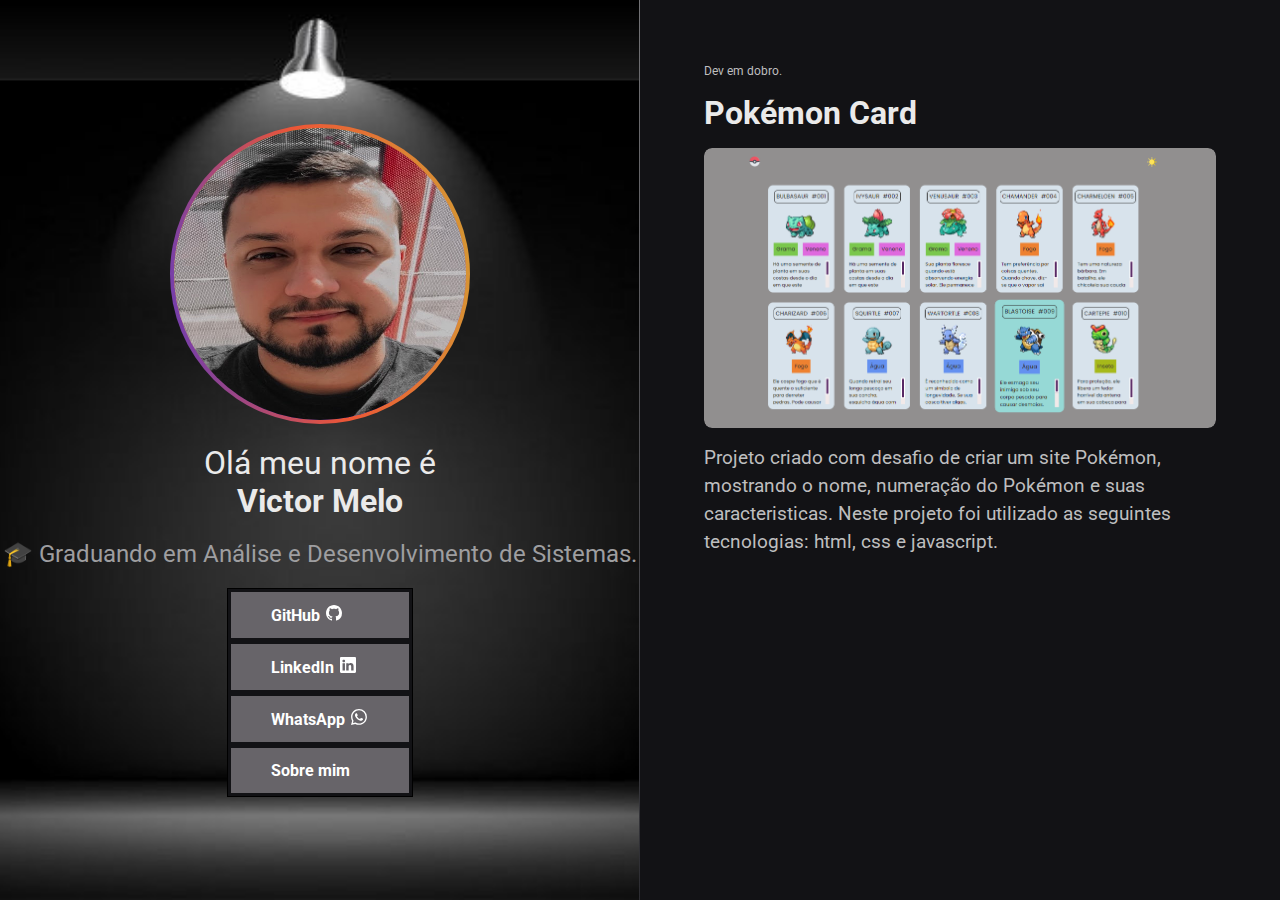
==== index.html @ b45c57fa "update" ====
<!DOCTYPE html>
<html lang="pt-br">
  <head>
    <meta charset="UTF-8" />
    <meta http-equiv="X-UA-Compatible" content="IE=edge" />
    <meta name="viewport" content="width=device-width, initial-scale=1.0" />

    <link rel="preconnect" href="https://fonts.googleapis.com" />
    <link rel="preconnect" href="https://fonts.gstatic.com" crossorigin />
    <link
      href="https://fonts.googleapis.com/css2?family=Roboto:wght@400;700&display=swap"
      rel="stylesheet"
    />

    <link
      rel="icon"
      type="image/png"
      href="./assets/favicon2/favicon-32x32.png"
    />
    <link rel="stylesheet" href="./styles.css" />

    <title>Portfólio de Victor Melo</title>
  </head>
  <body>
    <aside>
      <img src="" />
      <img src="./sobre/assets/perfil-sobre-mim.jpg" alt="foto do Victor" />

      <p>
        Olá meu nome é <br />
        <strong>Victor Melo</strong>
      </p>
      <span>🎓 Graduando em Análise e Desenvolvimento de Sistemas.</span>

      <div id="menu">
        <ul>
          <li>
            <a href="https://github.com/VetorMelo" target="_blank" rel="noopener"><strong>GitHub
              <i class="bi bi-github"></i>
              <svg xmlns="http://www.w3.org/2000/svg" width="20" height="16" fill="currentColor" class="bi bi-github" viewBox="0 0 16 16">
              <path d="M8 0C3.58 0 0 3.58 0 8c0 3.54 2.29 6.53 5.47 7.59.4.07.55-.17.55-.38 0-.19-.01-.82-.01-1.49-2.01.37-2.53-.49-2.69-.94-.09-.23-.48-.94-.82-1.13-.28-.15-.68-.52-.01-.53.63-.01 1.08.58 1.23.82.72 1.21 1.87.87 2.33.66.07-.52.28-.87.51-1.07-1.78-.2-3.64-.89-3.64-3.95 0-.87.31-1.59.82-2.15-.08-.2-.36-1.02.08-2.12 0 0 .67-.21 2.2.82.64-.18 1.32-.27 2-.27.68 0 1.36.09 2 .27 1.53-1.04 2.2-.82 2.2-.82.44 1.1.16 1.92.08 2.12.51.56.82 1.27.82 2.15 0 3.07-1.87 3.75-3.65 3.95.29.25.54.73.54 1.48 0 1.07-.01 1.93-.01 2.2 0 .21.15.46.55.38A8.012 8.012 0 0 0 16 8c0-4.42-3.58-8-8-8z"/>
              </svg>
            </strong></a>
          </li>
          <li>
            <a href="https://www.linkedin.com/in/victormelodesenvolvedor/"target="_blank" rel="noopener"><strong>LinkedIn
              <i class="bi bi-linkedin"></i>
              <svg xmlns="http://www.w3.org/2000/svg" width="20" height="16" fill="currentColor" class="bi bi-linkedin" viewBox="0 0 16 16">
              <path d="M0 1.146C0 .513.526 0 1.175 0h13.65C15.474 0 16 .513 16 1.146v13.708c0 .633-.526 1.146-1.175 1.146H1.175C.526 16 0 15.487 0 14.854V1.146zm4.943 12.248V6.169H2.542v7.225h2.401zm-1.2-8.212c.837 0 1.358-.554 1.358-1.248-.015-.709-.52-1.248-1.342-1.248-.822 0-1.359.54-1.359 1.248 0 .694.521 1.248 1.327 1.248h.016zm4.908 8.212V9.359c0-.216.016-.432.08-.586.173-.431.568-.878 1.232-.878.869 0 1.216.662 1.216 1.634v3.865h2.401V9.25c0-2.22-1.184-3.252-2.764-3.252-1.274 0-1.845.7-2.165 1.193v.025h-.016a5.54 5.54 0 0 1 .016-.025V6.169h-2.4c.03.678 0 7.225 0 7.225h2.4z"/>
              </svg>
            </strong></a>
          </li>
          <li>
            <a href="https://wa.me/5511955984209"target="_blank" rel="noopener"><strong>WhatsApp
              <i class="bi bi-whatsapp"></i>
              <svg xmlns="http://www.w3.org/2000/svg" width="20" height="16" fill="currentColor" class="bi bi-whatsapp" viewBox="0 0 16 16">
              <path d="M13.601 2.326A7.854 7.854 0 0 0 7.994 0C3.627 0 .068 3.558.064 7.926c0 1.399.366 2.76 1.057 3.965L0 16l4.204-1.102a7.933 7.933 0 0 0 3.79.965h.004c4.368 0 7.926-3.558 7.93-7.93A7.898 7.898 0 0 0 13.6 2.326zM7.994 14.521a6.573 6.573 0 0 1-3.356-.92l-.24-.144-2.494.654.666-2.433-.156-.251a6.56 6.56 0 0 1-1.007-3.505c0-3.626 2.957-6.584 6.591-6.584a6.56 6.56 0 0 1 4.66 1.931 6.557 6.557 0 0 1 1.928 4.66c-.004 3.639-2.961 6.592-6.592 6.592zm3.615-4.934c-.197-.099-1.17-.578-1.353-.646-.182-.065-.315-.099-.445.099-.133.197-.513.646-.627.775-.114.133-.232.148-.43.05-.197-.1-.836-.308-1.592-.985-.59-.525-.985-1.175-1.103-1.372-.114-.198-.011-.304.088-.403.087-.088.197-.232.296-.346.1-.114.133-.198.198-.33.065-.134.034-.248-.015-.347-.05-.099-.445-1.076-.612-1.47-.16-.389-.323-.335-.445-.34-.114-.007-.247-.007-.38-.007a.729.729 0 0 0-.529.247c-.182.198-.691.677-.691 1.654 0 .977.71 1.916.81 2.049.098.133 1.394 2.132 3.383 2.992.47.205.84.326 1.129.418.475.152.904.129 1.246.08.38-.058 1.171-.48 1.338-.943.164-.464.164-.86.114-.943-.049-.084-.182-.133-.38-.232z"/>
              </svg>
            </strong></a>
          </li>
          <li>
            <a href="./sobre_mim.html" rel="noopener"><strong>Sobre mim

            </strong></a>
          </li>
        </ul>
      </div>
    </aside>

    <nav>
      <a
        href="https://vetormelo.github.io/Pokemon_project/"
        target="_blank"
        rel="noopener noreferrer"
        class="memory"
      >
        <small>Dev em dobro.</small>
        <h1>Pokémon Card</h1>
        <div>
          <img src="./assets/projetopokemon.png" alt="Projeto Pokémon" />
        </div>
        <p>
          Projeto criado com desafio de criar um site Pokémon, mostrando o nome,
          numeração do Pokémon e suas caracteristicas. Neste projeto foi
          utilizado as seguintes tecnologias: html, css e javascript.
        </p>
      </a>
    </nav>
  </body>
  </html>
---- styles.css ----
* {
  margin: 0;
  padding: 0;
  box-sizing: border-box;
}

:root {
  font-size: 16px;
}

::-webkit-scrollbar {
  width: 8px;
}

::-webkit-scrollbar-track {
  background-color: #2c2c31;
}

::-webkit-scrollbar-thumb {
  background-color: #9e9ea0;
}

@keyframes entering {
  from {
    opacity: 0;
    transform: translateY(-200px);
  }
  to {
    opacity: 1;
    transform: translateY(0);
  }
}

body {
  background-color: #121215;
  color: #eaeaea;
  font-family: "Roboto", sans-serif;
  display: grid;
  grid-template-areas: "profile timeline";
  grid-template-columns: 1fr 1fr;
  grid-template-rows: 100vh;
}

#menu ul {
    list-style: none;
    border: 1px solid black;
}

#menu li {
    position: relative;
    border-right: 1px solid black;
    border: #121215 solid;
}

#menu li a {color: rgb(255, 255, 255); background-color: #676469; text-decoration: none; padding: 13px 40px; display: flex;}


#menu li a:hover{
    background:#5b2e8f; 
    color:#fff; 
    -moz-box-shadow:0 3px 10px 0 #CCC; 
    -webkit-box-shadow:0 3px 10px 0 #ccc; 
    text-shadow:0px 0px 5px #fff; 
}

nav {
  padding: 64px;
  grid-area: timeline;

  overflow-y: scroll;
  animation: entering 0.7s ease-in-out;
}

.memory {
  display: flex;
  flex-direction: column;
  gap: 16px;

  text-decoration: none;
  margin-bottom: 64px;
}

.memory small {
  color: #bebebf;
  font-size: 0.75rem;
}

.memory h1 {
  font-size: 2rem;
  color: #eaeaea;
}

.memory img {
  width: 100%;
  height: 280px;
  object-fit: cover;
  border-radius: 8px;

  transition: transform 0.3s ease-in-out;
}

.memory div {
  width: 100%;
  height: 280px;
  overflow: hidden;
  border-radius: 8px;
}

.memory:hover img {
  transform: scale(1.1);
}

.memory p {
  font-size: 1.2rem;
  color: #bebebf;
  line-height: 28px;
}

aside {
  grid-area: profile;

  display: flex;
  flex-direction: column;
  align-items: center;
  justify-content: center;
  gap: 20px;

  border-right: 1px solid;
  border-image: linear-gradient(#727275, #2c2c31) 1;

  background-image: url("./assets/background7.png");
  background-position: center;
  background-repeat: no-repeat;
  background-size: auto 100%;
}

aside * {
  animation: entering 0.7s ease-in-out;
}

aside img:nth-child(2) {
  width: 300px;
  height: 300px;
  border-radius: 50%;

  border: 4px solid transparent;
  background: linear-gradient(#d39e33, #ed5636, #633bbc) padding-box,
    linear-gradient(260deg, #d39e33, #ed5636, #633bbc) border-box;
}

aside p {
  font-size: 2rem;
  text-align: center;
}

aside span {
  font-size: 1.5rem;
  color: #9e9ea0;
}

@media (max-width: 768px) {
  :root {
    font-size: 14px;
  }

  body {
    grid-template-columns: 1fr;
    grid-template-rows: 0.2fr 0.8fr;
    grid-template-areas: 
    "profile"
    "timeline";
  }

  aside{
    border-right: none;
    padding: 32px 12px;
  }

  nav {
    overflow-y: visible;
    padding: 22px;
  }
}
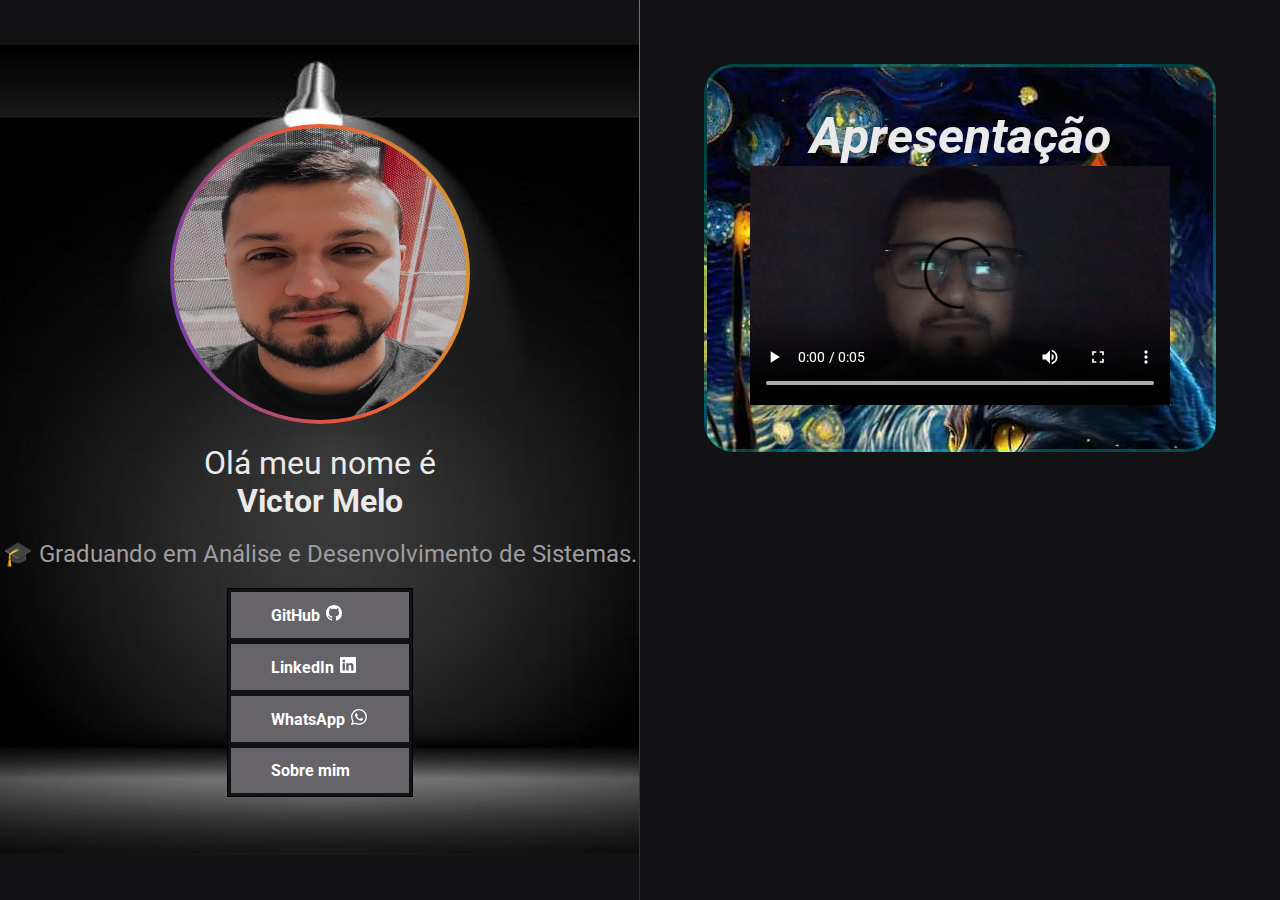
==== commit b1d6d6c7: "update" ====
--- a/index.html
+++ b/index.html
@@ -35,56 +35,86 @@
       <div id="menu">
         <ul>
           <li>
-            <a href="https://github.com/VetorMelo" target="_blank" rel="noopener"><strong>GitHub
-              <i class="bi bi-github"></i>
-              <svg xmlns="http://www.w3.org/2000/svg" width="20" height="16" fill="currentColor" class="bi bi-github" viewBox="0 0 16 16">
-              <path d="M8 0C3.58 0 0 3.58 0 8c0 3.54 2.29 6.53 5.47 7.59.4.07.55-.17.55-.38 0-.19-.01-.82-.01-1.49-2.01.37-2.53-.49-2.69-.94-.09-.23-.48-.94-.82-1.13-.28-.15-.68-.52-.01-.53.63-.01 1.08.58 1.23.82.72 1.21 1.87.87 2.33.66.07-.52.28-.87.51-1.07-1.78-.2-3.64-.89-3.64-3.95 0-.87.31-1.59.82-2.15-.08-.2-.36-1.02.08-2.12 0 0 .67-.21 2.2.82.64-.18 1.32-.27 2-.27.68 0 1.36.09 2 .27 1.53-1.04 2.2-.82 2.2-.82.44 1.1.16 1.92.08 2.12.51.56.82 1.27.82 2.15 0 3.07-1.87 3.75-3.65 3.95.29.25.54.73.54 1.48 0 1.07-.01 1.93-.01 2.2 0 .21.15.46.55.38A8.012 8.012 0 0 0 16 8c0-4.42-3.58-8-8-8z"/>
-              </svg>
-            </strong></a>
+            <a
+              href="https://github.com/VetorMelo"
+              target="_blank"
+              rel="noopener"
+              ><strong
+                >GitHub
+                <i class="bi bi-github"></i>
+                <svg
+                  xmlns="http://www.w3.org/2000/svg"
+                  width="20"
+                  height="16"
+                  fill="currentColor"
+                  class="bi bi-github"
+                  viewBox="0 0 16 16"
+                >
+                  <path
+                    d="M8 0C3.58 0 0 3.58 0 8c0 3.54 2.29 6.53 5.47 7.59.4.07.55-.17.55-.38 0-.19-.01-.82-.01-1.49-2.01.37-2.53-.49-2.69-.94-.09-.23-.48-.94-.82-1.13-.28-.15-.68-.52-.01-.53.63-.01 1.08.58 1.23.82.72 1.21 1.87.87 2.33.66.07-.52.28-.87.51-1.07-1.78-.2-3.64-.89-3.64-3.95 0-.87.31-1.59.82-2.15-.08-.2-.36-1.02.08-2.12 0 0 .67-.21 2.2.82.64-.18 1.32-.27 2-.27.68 0 1.36.09 2 .27 1.53-1.04 2.2-.82 2.2-.82.44 1.1.16 1.92.08 2.12.51.56.82 1.27.82 2.15 0 3.07-1.87 3.75-3.65 3.95.29.25.54.73.54 1.48 0 1.07-.01 1.93-.01 2.2 0 .21.15.46.55.38A8.012 8.012 0 0 0 16 8c0-4.42-3.58-8-8-8z"
+                  />
+                </svg> </strong
+            ></a>
           </li>
           <li>
-            <a href="https://www.linkedin.com/in/victormelodesenvolvedor/"target="_blank" rel="noopener"><strong>LinkedIn
-              <i class="bi bi-linkedin"></i>
-              <svg xmlns="http://www.w3.org/2000/svg" width="20" height="16" fill="currentColor" class="bi bi-linkedin" viewBox="0 0 16 16">
-              <path d="M0 1.146C0 .513.526 0 1.175 0h13.65C15.474 0 16 .513 16 1.146v13.708c0 .633-.526 1.146-1.175 1.146H1.175C.526 16 0 15.487 0 14.854V1.146zm4.943 12.248V6.169H2.542v7.225h2.401zm-1.2-8.212c.837 0 1.358-.554 1.358-1.248-.015-.709-.52-1.248-1.342-1.248-.822 0-1.359.54-1.359 1.248 0 .694.521 1.248 1.327 1.248h.016zm4.908 8.212V9.359c0-.216.016-.432.08-.586.173-.431.568-.878 1.232-.878.869 0 1.216.662 1.216 1.634v3.865h2.401V9.25c0-2.22-1.184-3.252-2.764-3.252-1.274 0-1.845.7-2.165 1.193v.025h-.016a5.54 5.54 0 0 1 .016-.025V6.169h-2.4c.03.678 0 7.225 0 7.225h2.4z"/>
-              </svg>
-            </strong></a>
+            <a
+              href="https://www.linkedin.com/in/victormelodesenvolvedor/"
+              target="_blank"
+              rel="noopener"
+              ><strong
+                >LinkedIn
+                <i class="bi bi-linkedin"></i>
+                <svg
+                  xmlns="http://www.w3.org/2000/svg"
+                  width="20"
+                  height="16"
+                  fill="currentColor"
+                  class="bi bi-linkedin"
+                  viewBox="0 0 16 16"
+                >
+                  <path
+                    d="M0 1.146C0 .513.526 0 1.175 0h13.65C15.474 0 16 .513 16 1.146v13.708c0 .633-.526 1.146-1.175 1.146H1.175C.526 16 0 15.487 0 14.854V1.146zm4.943 12.248V6.169H2.542v7.225h2.401zm-1.2-8.212c.837 0 1.358-.554 1.358-1.248-.015-.709-.52-1.248-1.342-1.248-.822 0-1.359.54-1.359 1.248 0 .694.521 1.248 1.327 1.248h.016zm4.908 8.212V9.359c0-.216.016-.432.08-.586.173-.431.568-.878 1.232-.878.869 0 1.216.662 1.216 1.634v3.865h2.401V9.25c0-2.22-1.184-3.252-2.764-3.252-1.274 0-1.845.7-2.165 1.193v.025h-.016a5.54 5.54 0 0 1 .016-.025V6.169h-2.4c.03.678 0 7.225 0 7.225h2.4z"
+                  />
+                </svg> </strong
+            ></a>
           </li>
           <li>
-            <a href="https://wa.me/5511955984209"target="_blank" rel="noopener"><strong>WhatsApp
-              <i class="bi bi-whatsapp"></i>
-              <svg xmlns="http://www.w3.org/2000/svg" width="20" height="16" fill="currentColor" class="bi bi-whatsapp" viewBox="0 0 16 16">
-              <path d="M13.601 2.326A7.854 7.854 0 0 0 7.994 0C3.627 0 .068 3.558.064 7.926c0 1.399.366 2.76 1.057 3.965L0 16l4.204-1.102a7.933 7.933 0 0 0 3.79.965h.004c4.368 0 7.926-3.558 7.93-7.93A7.898 7.898 0 0 0 13.6 2.326zM7.994 14.521a6.573 6.573 0 0 1-3.356-.92l-.24-.144-2.494.654.666-2.433-.156-.251a6.56 6.56 0 0 1-1.007-3.505c0-3.626 2.957-6.584 6.591-6.584a6.56 6.56 0 0 1 4.66 1.931 6.557 6.557 0 0 1 1.928 4.66c-.004 3.639-2.961 6.592-6.592 6.592zm3.615-4.934c-.197-.099-1.17-.578-1.353-.646-.182-.065-.315-.099-.445.099-.133.197-.513.646-.627.775-.114.133-.232.148-.43.05-.197-.1-.836-.308-1.592-.985-.59-.525-.985-1.175-1.103-1.372-.114-.198-.011-.304.088-.403.087-.088.197-.232.296-.346.1-.114.133-.198.198-.33.065-.134.034-.248-.015-.347-.05-.099-.445-1.076-.612-1.47-.16-.389-.323-.335-.445-.34-.114-.007-.247-.007-.38-.007a.729.729 0 0 0-.529.247c-.182.198-.691.677-.691 1.654 0 .977.71 1.916.81 2.049.098.133 1.394 2.132 3.383 2.992.47.205.84.326 1.129.418.475.152.904.129 1.246.08.38-.058 1.171-.48 1.338-.943.164-.464.164-.86.114-.943-.049-.084-.182-.133-.38-.232z"/>
-              </svg>
-            </strong></a>
+            <a href="https://wa.me/5511955984209" target="_blank" rel="noopener"
+              ><strong
+                >WhatsApp
+                <i class="bi bi-whatsapp"></i>
+                <svg
+                  xmlns="http://www.w3.org/2000/svg"
+                  width="20"
+                  height="16"
+                  fill="currentColor"
+                  class="bi bi-whatsapp"
+                  viewBox="0 0 16 16"
+                >
+                  <path
+                    d="M13.601 2.326A7.854 7.854 0 0 0 7.994 0C3.627 0 .068 3.558.064 7.926c0 1.399.366 2.76 1.057 3.965L0 16l4.204-1.102a7.933 7.933 0 0 0 3.79.965h.004c4.368 0 7.926-3.558 7.93-7.93A7.898 7.898 0 0 0 13.6 2.326zM7.994 14.521a6.573 6.573 0 0 1-3.356-.92l-.24-.144-2.494.654.666-2.433-.156-.251a6.56 6.56 0 0 1-1.007-3.505c0-3.626 2.957-6.584 6.591-6.584a6.56 6.56 0 0 1 4.66 1.931 6.557 6.557 0 0 1 1.928 4.66c-.004 3.639-2.961 6.592-6.592 6.592zm3.615-4.934c-.197-.099-1.17-.578-1.353-.646-.182-.065-.315-.099-.445.099-.133.197-.513.646-.627.775-.114.133-.232.148-.43.05-.197-.1-.836-.308-1.592-.985-.59-.525-.985-1.175-1.103-1.372-.114-.198-.011-.304.088-.403.087-.088.197-.232.296-.346.1-.114.133-.198.198-.33.065-.134.034-.248-.015-.347-.05-.099-.445-1.076-.612-1.47-.16-.389-.323-.335-.445-.34-.114-.007-.247-.007-.38-.007a.729.729 0 0 0-.529.247c-.182.198-.691.677-.691 1.654 0 .977.71 1.916.81 2.049.098.133 1.394 2.132 3.383 2.992.47.205.84.326 1.129.418.475.152.904.129 1.246.08.38-.058 1.171-.48 1.338-.943.164-.464.164-.86.114-.943-.049-.084-.182-.133-.38-.232z"
+                  />
+                </svg> </strong
+            ></a>
           </li>
           <li>
-            <a href="./sobre_mim.html" rel="noopener"><strong>Sobre mim
-
-            </strong></a>
+            <a href="./sobre_mim.html" rel="noopener"
+              ><strong>Sobre mim </strong></a
+            >
           </li>
         </ul>
       </div>
     </aside>
 
     <nav>
-      <a
-        href="https://vetormelo.github.io/Pokemon_project/"
-        target="_blank"
-        rel="noopener noreferrer"
-        class="memory"
-      >
-        <small>Dev em dobro.</small>
-        <h1>Pokémon Card</h1>
-        <div>
-          <img src="./assets/projetopokemon.png" alt="Projeto Pokémon" />
-        </div>
-        <p>
-          Projeto criado com desafio de criar um site Pokémon, mostrando o nome,
-          numeração do Pokémon e suas caracteristicas. Neste projeto foi
-          utilizado as seguintes tecnologias: html, css e javascript.
-        </p>
-      </a>
+      
+      <div class="video-apresentacao" style="text-align: center">
+        <h1>Apresentação</h1>
+        <video id="Video1" width="420" height="240" controls>
+          <source src="./assets/apresentacao.mp4" type="video/mp4" />
+        </video>
+      </div>
     </nav>
+    <script src="./index.js"></script>
   </body>
-  </html>
+</html>
--- a/styles.css
+++ b/styles.css
@@ -71,51 +71,22 @@
   animation: entering 0.7s ease-in-out;
 }
 
-.memory {
-  display: flex;
-  flex-direction: column;
-  gap: 16px;
-
-  text-decoration: none;
-  margin-bottom: 64px;
+.video-apresentacao {
+  background-image: url(./sobre/assets/fundo-sobre-mim.jpg);
+  border-radius: 30px;
+  border: solid rgba(0, 255, 242, 0.253);
+  
 }
 
-.memory small {
-  color: #bebebf;
-  font-size: 0.75rem;
+.video-apresentacao {
+  padding: 40px;
 }
 
-.memory h1 {
-  font-size: 2rem;
-  color: #eaeaea;
+.video-apresentacao h1 {
+  font-size: 50px;
+  font-style: oblique;
 }
-
-.memory img {
-  width: 100%;
-  height: 280px;
-  object-fit: cover;
-  border-radius: 8px;
-
-  transition: transform 0.3s ease-in-out;
-}
-
-.memory div {
-  width: 100%;
-  height: 280px;
-  overflow: hidden;
-  border-radius: 8px;
-}
-
-.memory:hover img {
-  transform: scale(1.1);
-}
-
-.memory p {
-  font-size: 1.2rem;
-  color: #bebebf;
-  line-height: 28px;
-}
-
+ 
 aside {
   grid-area: profile;
 
@@ -131,7 +102,7 @@
   background-image: url("./assets/background7.png");
   background-position: center;
   background-repeat: no-repeat;
-  background-size: auto 100%;
+  background-size: auto 90%;
 }
 
 aside * {
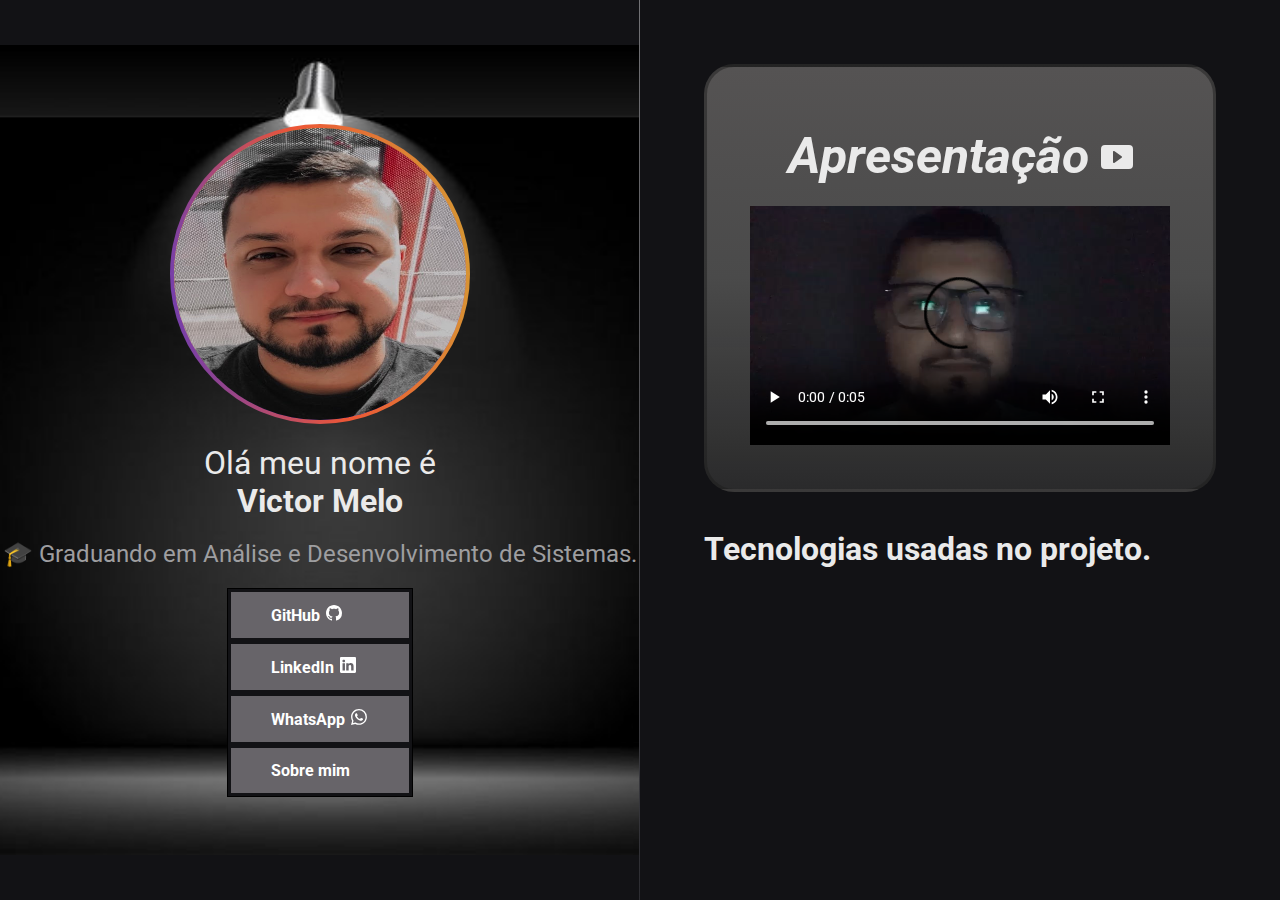
==== commit d9f9d553: "update" ====
--- a/index.html
+++ b/index.html
@@ -107,13 +107,34 @@
     </aside>
 
     <nav>
-      
       <div class="video-apresentacao" style="text-align: center">
-        <h1>Apresentação</h1>
+        <h1>
+          Apresentação
+          <i class="bi bi-play-btn-fill"></i>
+          <svg
+            xmlns="http://www.w3.org/2000/svg"
+            width="32"
+            height="32"
+            fill="currentColor"
+            class="bi bi-play-btn-fill"
+            viewBox="0 0 16 16"
+          >
+            <path
+              d="M0 12V4a2 2 0 0 1 2-2h12a2 2 0 0 1 2 2v8a2 2 0 0 1-2 2H2a2 2 0 0 1-2-2zm6.79-6.907A.5.5 0 0 0 6 5.5v5a.5.5 0 0 0 .79.407l3.5-2.5a.5.5 0 0 0 0-.814l-3.5-2.5z"
+            />
+          </svg>
+        </h1>
+
         <video id="Video1" width="420" height="240" controls>
           <source src="./assets/apresentacao.mp4" type="video/mp4" />
         </video>
       </div>
+
+      <div>
+      </br></br>
+        <h1>Tecnologias usadas no projeto.</h1>
+      </div>
+
     </nav>
     <script src="./index.js"></script>
   </body>
--- a/styles.css
+++ b/styles.css
@@ -72,10 +72,14 @@
 }
 
 .video-apresentacao {
-  background-image: url(./sobre/assets/fundo-sobre-mim.jpg);
+  background-image: linear-gradient(rgb(85, 83, 83),rgb(74, 74, 74),rgba(48, 48, 48, 0.839));
   border-radius: 30px;
-  border: solid rgba(0, 255, 242, 0.253);
+  border: solid #1d1d1e7a;
   
+}
+
+.video-apresentacao h1 {
+  padding: 20px;
 }
 
 .video-apresentacao {
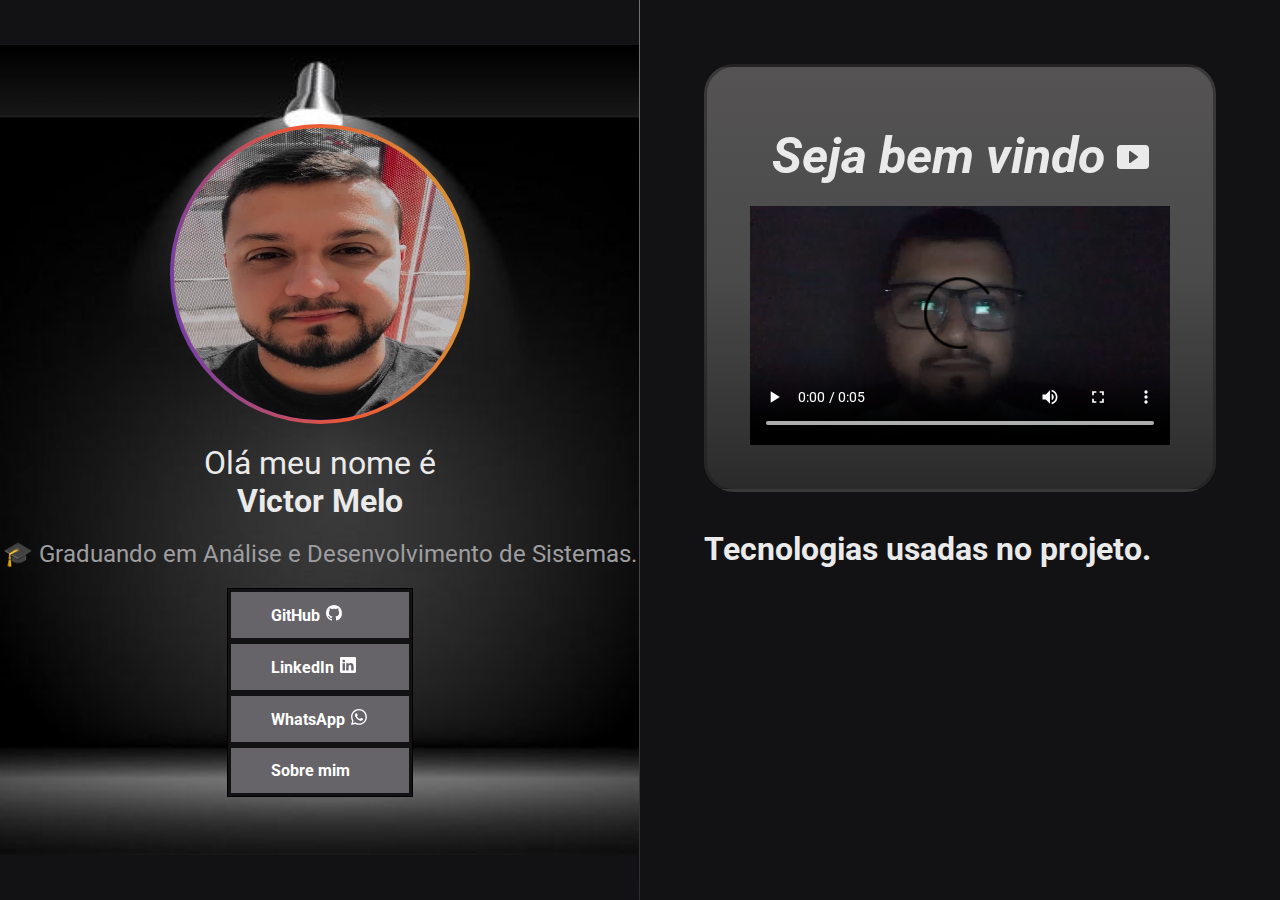
==== commit cdf8ecd0: "update" ====
--- a/index.html
+++ b/index.html
@@ -109,7 +109,7 @@
     <nav>
       <div class="video-apresentacao" style="text-align: center">
         <h1>
-          Apresentação
+          Seja bem vindo
           <i class="bi bi-play-btn-fill"></i>
           <svg
             xmlns="http://www.w3.org/2000/svg"
--- a/styles.css
+++ b/styles.css
@@ -154,5 +154,19 @@
   nav {
     overflow-y: visible;
     padding: 22px;
+    
   }
+@media (max-width: 460px) {
+  .video-apresentacao {
+    width: 100%;
+    padding-inline: 1px;
+  }
+  #Video1 {
+    width: 100%;
+  }
+  span {
+    width: 100%;
+  }
+}
+
 }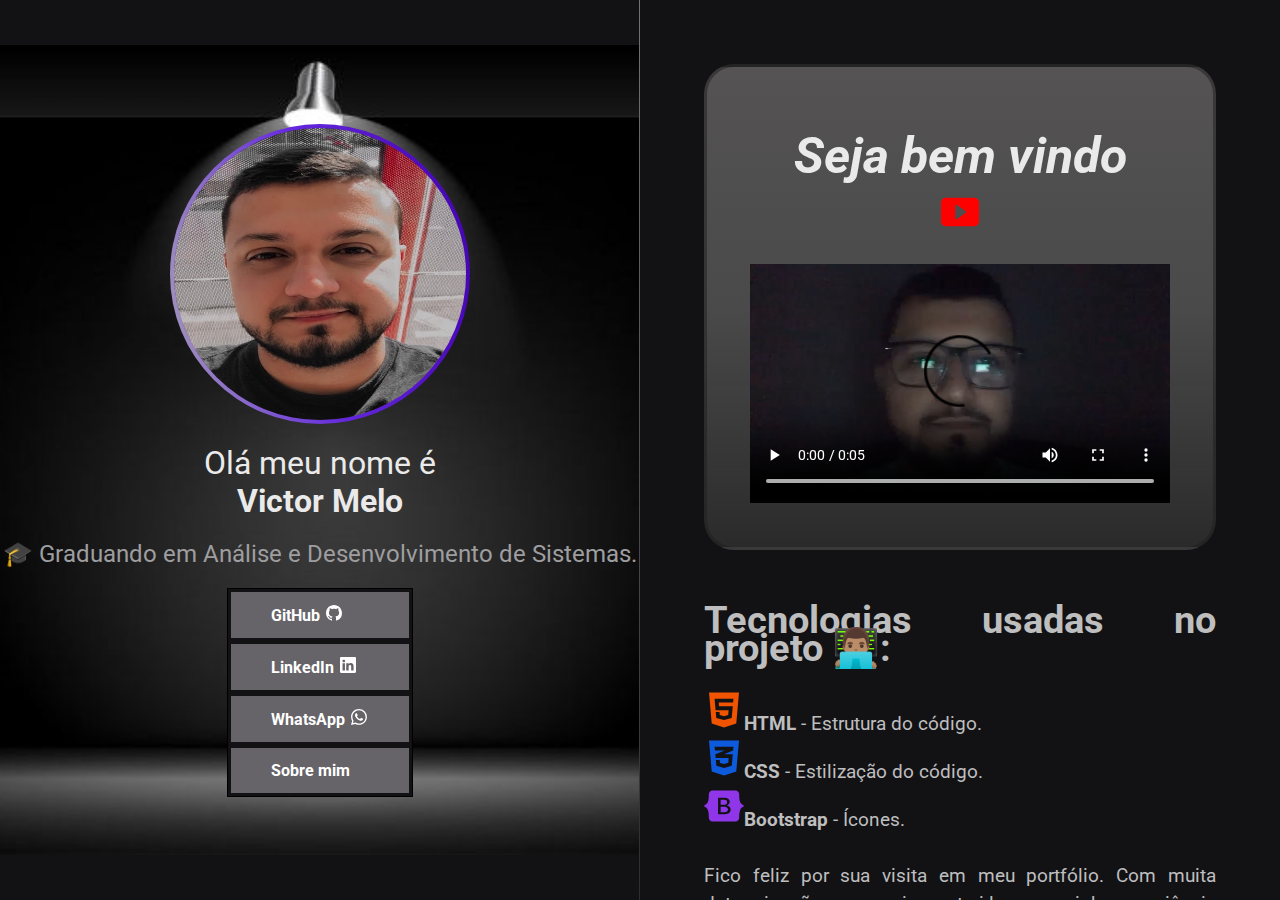
==== commit 05634c6a: "update" ====
--- a/index.html
+++ b/index.html
@@ -110,14 +110,15 @@
       <div class="video-apresentacao" style="text-align: center">
         <h1>
           Seja bem vindo
-          <i class="bi bi-play-btn-fill"></i>
-          <svg
+          <i id="play"></i>
+          <svg id="play1"
             xmlns="http://www.w3.org/2000/svg"
-            width="32"
-            height="32"
+            width="48"
+            height="38"
             fill="currentColor"
             class="bi bi-play-btn-fill"
             viewBox="0 0 16 16"
+            color="red"
           >
             <path
               d="M0 12V4a2 2 0 0 1 2-2h12a2 2 0 0 1 2 2v8a2 2 0 0 1-2 2H2a2 2 0 0 1-2-2zm6.79-6.907A.5.5 0 0 0 6 5.5v5a.5.5 0 0 0 .79.407l3.5-2.5a.5.5 0 0 0 0-.814l-3.5-2.5z"
@@ -129,12 +130,43 @@
           <source src="./assets/apresentacao.mp4" type="video/mp4" />
         </video>
       </div>
-
-      <div>
-      </br></br>
-        <h1>Tecnologias usadas no projeto.</h1>
+      <div class="declaracao">
+        </br></br>
+        <h1>Tecnologias usadas no projeto 👨🏽‍💻:</h1><br>
+        <table>
+        <div id="html">
+          <i class="fa-brands fa-html5" style="color: #f05400;"></i>
+          <svg 
+            xmlns="http://www.w3.org/2000/svg" 
+            viewBox="0 0 384 512">
+            <style>#html svg{fill:#f05400}</style>
+            <path d="M0 32l34.9 395.8L191.5 480l157.6-52.2L384 32H0zm308.2 127.9H124.4l4.1 49.4h175.6l-13.6 148.4-97.9 27v.3h-1.1l-98.7-27.3-6-75.8h47.7L138 320l53.5 14.5 53.7-14.5 6-62.2H84.3L71.5 112.2h241.1l-4.4 47.7z"/>
+          </svg><strong>HTML</strong> - Estrutura do código.
+        </div>
+        <div id="css">
+          <i class="fa-brands fa-css3-alt" style="color: #0e5add;"></i>
+          <svg 
+            xmlns="http://www.w3.org/2000/svg" 
+            viewBox="0 0 384 512">
+              <style>#css svg{fill:#0e5add}</style>
+              <path d="M0 32l34.9 395.8L192 480l157.1-52.2L384 32H0zm313.1 80l-4.8 47.3L193 208.6l-.3.1h111.5l-12.8 146.6-98.2 28.7-98.8-29.2-6.4-73.9h48.9l3.2 38.3 52.6 13.3 54.7-15.4 3.7-61.6-166.3-.5v-.1l-.2.1-3.6-46.3L193.1 162l6.5-2.7H76.7L70.9 112h242.2z"/>
+          </svg><strong>CSS</strong> - Estilização do código.
+        </div>
+        <div id="Bootstrap">
+          <i class="fa-brands fa-bootstrap" style="color: #59189a;"></i>
+          <svg 
+            xmlns="http://www.w3.org/2000/svg" 
+            viewBox="0 0 576 512">
+            <style>#Bootstrap svg{fill:#8f37e8}</style>
+            <path d="M333.5,201.4c0-22.1-15.6-34.3-43-34.3h-50.4v71.2h42.5C315.4,238.2,333.5,225,333.5,201.4z M517,188.6 c-9.5-30.9-10.9-68.8-9.8-98.1c1.1-30.5-22.7-58.5-54.7-58.5H123.7c-32.1,0-55.8,28.1-54.7,58.5c1,29.3-0.3,67.2-9.8,98.1 c-9.6,31-25.7,50.6-52.2,53.1v28.5c26.4,2.5,42.6,22.1,52.2,53.1c9.5,30.9,10.9,68.8,9.8,98.1c-1.1,30.5,22.7,58.5,54.7,58.5h328.7 c32.1,0,55.8-28.1,54.7-58.5c-1-29.3,0.3-67.2,9.8-98.1c9.6-31,25.7-50.6,52.1-53.1v-28.5C542.7,239.2,526.5,219.6,517,188.6z M300.2,375.1h-97.9V136.8h97.4c43.3,0,71.7,23.4,71.7,59.4c0,25.3-19.1,47.9-43.5,51.8v1.3c33.2,3.6,55.5,26.6,55.5,58.3 C383.4,349.7,352.1,375.1,300.2,375.1z M290.2,266.4h-50.1v78.4h52.3c34.2,0,52.3-13.7,52.3-39.5 C344.7,279.6,326.1,266.4,290.2,266.4z"/>
+          </svg><strong>Bootstrap</strong> - Ícones.
+        </div>
+        <br>
+        <p>
+          Fico feliz por sua visita em meu portfólio. Com muita determinação consegui construi-lo com minha experiência e aprendizado ao decorrer da faculdade e dos projetos que fui realizando com a Rocketseat, Udemy e projtos online pelo Youtube.</p><br>
+        <p>Fique a vontade para explorar, por aqui você encontrará algumas infomrações sobre mim, e caso queira entrar em contato, meu WhatsApp está disponível no botão abaixo da minha foto de perfil.</p><br>
+        <p>Acima tem um video meu, me apresentando brevemente e explicando como construi meu portfólio, espero que goste.</p>
       </div>
-
     </nav>
     <script src="./index.js"></script>
   </body>
--- a/styles.css
+++ b/styles.css
@@ -119,8 +119,8 @@
   border-radius: 50%;
 
   border: 4px solid transparent;
-  background: linear-gradient(#d39e33, #ed5636, #633bbc) padding-box,
-    linear-gradient(260deg, #d39e33, #ed5636, #633bbc) border-box;
+  background: linear-gradient(#4001a5, #5c26c9, #633bbc) padding-box,
+    linear-gradient(260deg, #4301ad, #6427de, #a69db9) border-box;
 }
 
 aside p {
@@ -131,6 +131,19 @@
 aside span {
   font-size: 1.5rem;
   color: #9e9ea0;
+}
+
+.declaracao{
+  font-size: 1.2rem;
+  color: #bebebf;
+  line-height: 28px;
+  text-align: justify;
+}
+
+.declaracao svg {
+  width: 40px;
+  height: 40px;
+  display: inline-block;
 }
 
 @media (max-width: 768px) {
@@ -165,8 +178,29 @@
     width: 100%;
   }
   span {
-    width: 100%;
-  }
+    width: 95%;
+  }
+  aside{
+    border-right: none;
+    padding: 22px 2px;
+  }
+  aside img:nth-child(2) {
+  width: 200px;
+  height: 200px;
+  border-radius: 50%;
+
+  border: 4px solid transparent;
+  background: linear-gradient(#4001a5, #5c26c9, #633bbc) padding-box,
+    linear-gradient(260deg, #4301ad, #6427de, #a69db9) border-box;
+}
+  }
+  .declaracao{
+  font-size: 1.2rem;
+  color: #bebebf;
+  line-height: 28px;
+  text-align: justify;
+}
+
 }
 
 }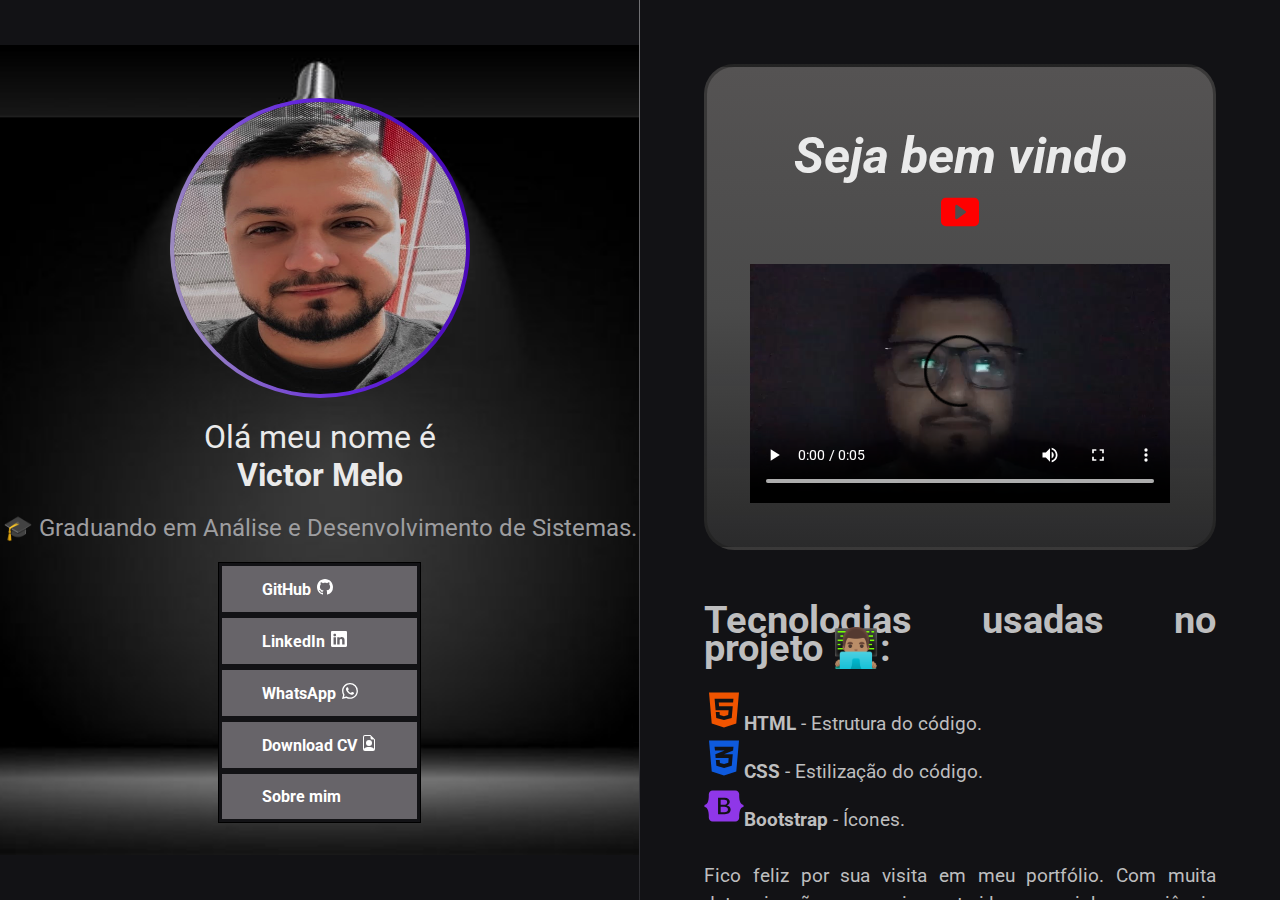
==== commit 6231085d: "update" ====
--- a/index.html
+++ b/index.html
@@ -71,6 +71,7 @@
                   fill="currentColor"
                   class="bi bi-linkedin"
                   viewBox="0 0 16 16"
+
                 >
                   <path
                     d="M0 1.146C0 .513.526 0 1.175 0h13.65C15.474 0 16 .513 16 1.146v13.708c0 .633-.526 1.146-1.175 1.146H1.175C.526 16 0 15.487 0 14.854V1.146zm4.943 12.248V6.169H2.542v7.225h2.401zm-1.2-8.212c.837 0 1.358-.554 1.358-1.248-.015-.709-.52-1.248-1.342-1.248-.822 0-1.359.54-1.359 1.248 0 .694.521 1.248 1.327 1.248h.016zm4.908 8.212V9.359c0-.216.016-.432.08-.586.173-.431.568-.878 1.232-.878.869 0 1.216.662 1.216 1.634v3.865h2.401V9.25c0-2.22-1.184-3.252-2.764-3.252-1.274 0-1.845.7-2.165 1.193v.025h-.016a5.54 5.54 0 0 1 .016-.025V6.169h-2.4c.03.678 0 7.225 0 7.225h2.4z"
@@ -95,6 +96,20 @@
                     d="M13.601 2.326A7.854 7.854 0 0 0 7.994 0C3.627 0 .068 3.558.064 7.926c0 1.399.366 2.76 1.057 3.965L0 16l4.204-1.102a7.933 7.933 0 0 0 3.79.965h.004c4.368 0 7.926-3.558 7.93-7.93A7.898 7.898 0 0 0 13.6 2.326zM7.994 14.521a6.573 6.573 0 0 1-3.356-.92l-.24-.144-2.494.654.666-2.433-.156-.251a6.56 6.56 0 0 1-1.007-3.505c0-3.626 2.957-6.584 6.591-6.584a6.56 6.56 0 0 1 4.66 1.931 6.557 6.557 0 0 1 1.928 4.66c-.004 3.639-2.961 6.592-6.592 6.592zm3.615-4.934c-.197-.099-1.17-.578-1.353-.646-.182-.065-.315-.099-.445.099-.133.197-.513.646-.627.775-.114.133-.232.148-.43.05-.197-.1-.836-.308-1.592-.985-.59-.525-.985-1.175-1.103-1.372-.114-.198-.011-.304.088-.403.087-.088.197-.232.296-.346.1-.114.133-.198.198-.33.065-.134.034-.248-.015-.347-.05-.099-.445-1.076-.612-1.47-.16-.389-.323-.335-.445-.34-.114-.007-.247-.007-.38-.007a.729.729 0 0 0-.529.247c-.182.198-.691.677-.691 1.654 0 .977.71 1.916.81 2.049.098.133 1.394 2.132 3.383 2.992.47.205.84.326 1.129.418.475.152.904.129 1.246.08.38-.058 1.171-.48 1.338-.943.164-.464.164-.86.114-.943-.049-.084-.182-.133-.38-.232z"
                   />
                 </svg> </strong
+            ></a>
+          </li>
+          <li>
+            <a
+              href="./assets/CV Victor Melo.pdf"
+              target="_blank"
+              rel="noopener"
+              ><strong
+                >Download CV
+                <i class="bi bi-file-earmark-person"></i>
+                <svg xmlns="http://www.w3.org/2000/svg" width="16" height="16" fill="currentColor" class="bi bi-file-earmark-person" viewBox="0 0 16 16">
+                <path d="M11 8a3 3 0 1 1-6 0 3 3 0 0 1 6 0z"/>
+                <path d="M14 14V4.5L9.5 0H4a2 2 0 0 0-2 2v12a2 2 0 0 0 2 2h8a2 2 0 0 0 2-2zM9.5 3A1.5 1.5 0 0 0 11 4.5h2v9.255S12 12 8 12s-5 1.755-5 1.755V2a1 1 0 0 1 1-1h5.5v2z"/>
+                </svg></strong
             ></a>
           </li>
           <li>
--- a/styles.css
+++ b/styles.css
@@ -201,6 +201,4 @@
   text-align: justify;
 }
 
-}
-
 }